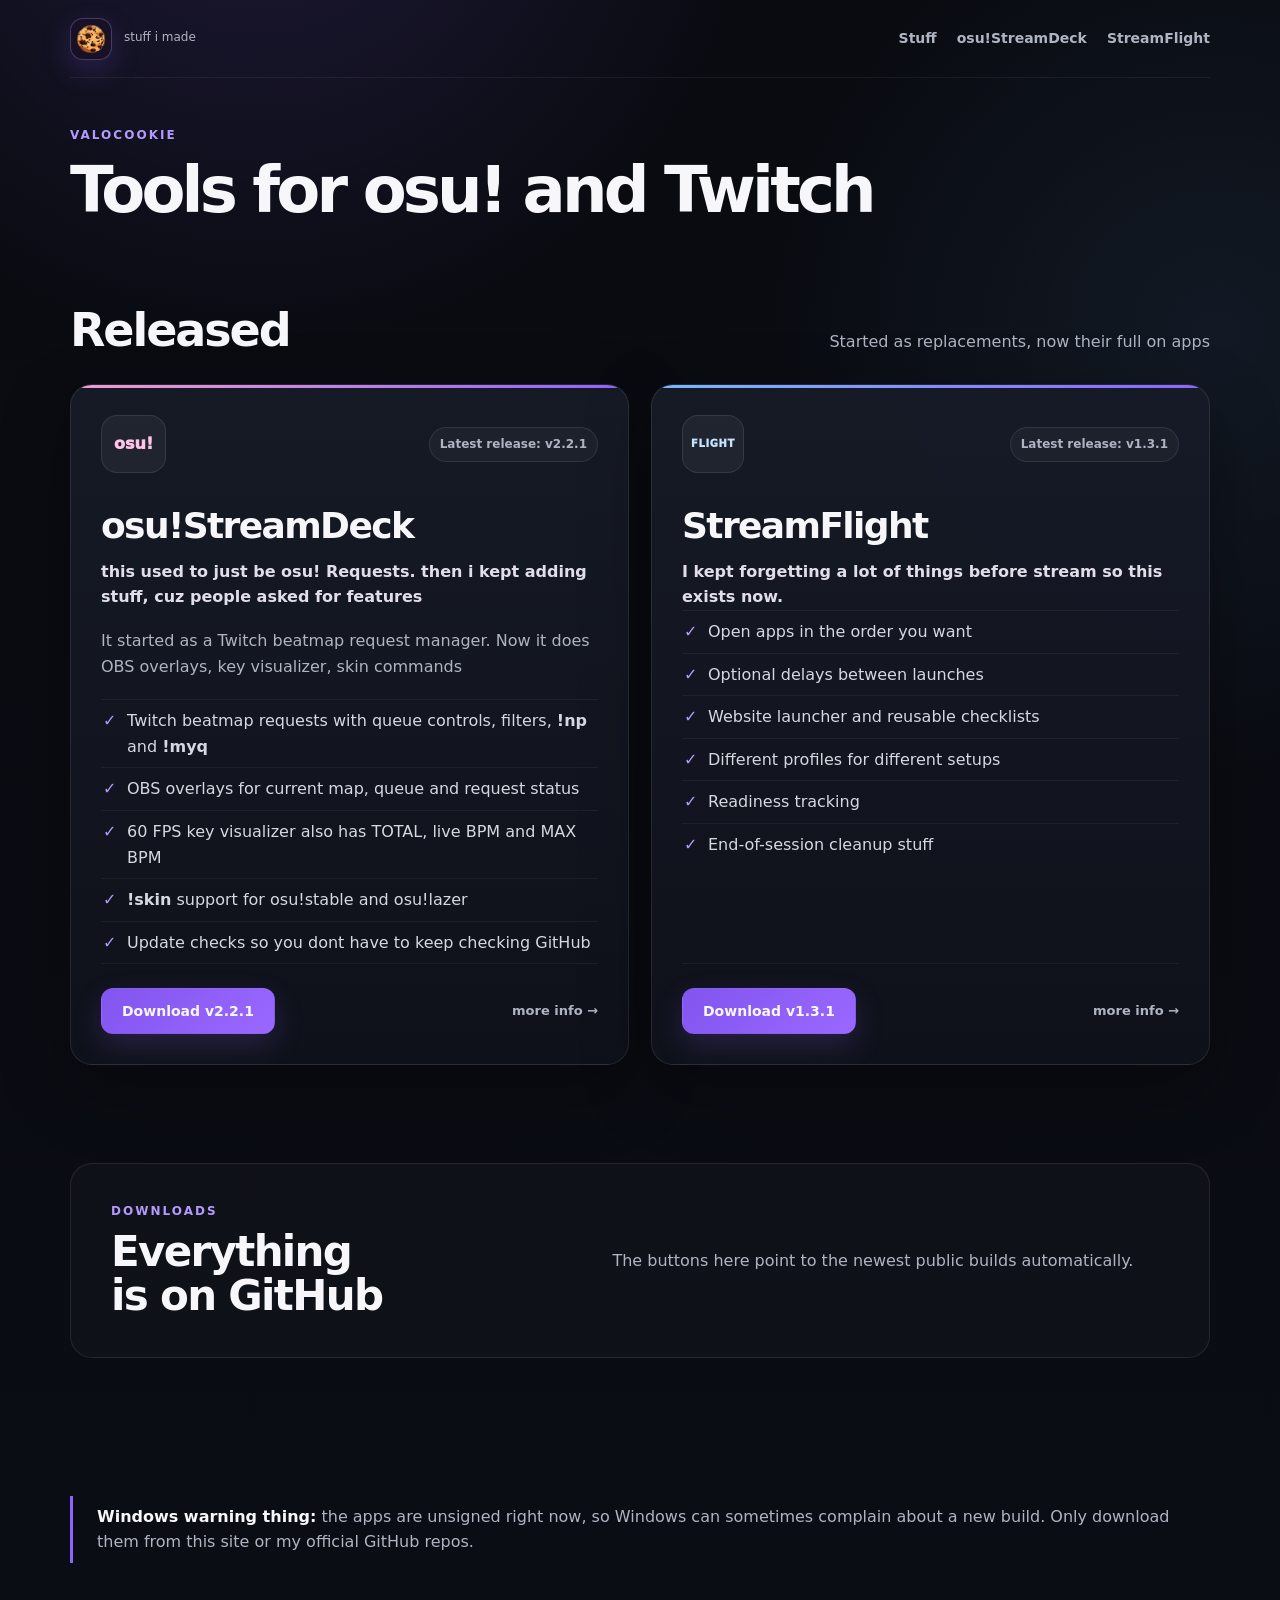
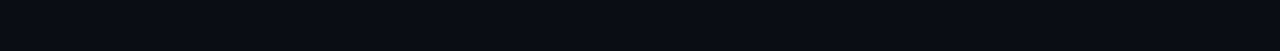
==== index.html @ 96c3ddba "Update index.html" ====
<!doctype html>
<html lang="en">
<head>
  <meta charset="utf-8">
  <meta name="viewport" content="width=device-width, initial-scale=1">
  <meta name="theme-color" content="#0b0d14">
  <meta name="description" content="Made apps for osu and twitch">
  <meta name="robots" content="index,follow">
  <link rel="canonical" href="https://valocookie.github.io/">

  <meta property="og:title" content="ValoCookie">
  <meta property="og:url" content="https://valocookie.github.io/">
  <meta property="og:type" content="website">
  <meta property="og:image" content="https://valocookie.github.io/assets/valocookie-banner.jpg">
  <meta name="twitter:card" content="summary_large_image">

  <link rel="icon" type="image/png" sizes="32x32" href="/assets/favicon-32.png?v=3">
  <link rel="stylesheet" href="/styles.css?v=3.4-auto-releases">

  <style>
    .brand-mark {
      display: inline-flex;
      align-items: center;
      justify-content: center;
      overflow: hidden;
    }
    .brand-mark img {
      display: block;
      width: 100%;
      height: 100%;
      object-fit: contain;
      object-position: center;
    }
  </style>
</head>

<body>
  <header class="site-header shell">
    <a class="brand" href="/" aria-label="Home">
      <span class="brand-mark"><img src="/assets/valocookie-cookie-128.png" alt="ValoCookie"></span>
      <span class="brand-copy">
        <small>stuff i made</small>
      </span>
    </a>

    <nav aria-label="Main navigation">
      <a href="#apps">Stuff</a>
      <a href="/osu-requests/">osu!StreamDeck</a>
      <a href="/streamflight/">StreamFlight</a>
    </nav>
  </header>

  <main>
    <section class="section shell" style="padding-top: 48px; padding-bottom: 24px;">
      <div>
        <div class="eyebrow">ValoCookie</div>
        <h1 style="font-size: clamp(42px, 6vw, 64px); margin-bottom: 0;">Tools for osu! and Twitch</h1>
      </div>
    </section>

    <section class="section shell" id="apps">
      <div class="section-head">
        <div>
          <h2>Released</h2>
        </div>

        <p>
          Started as replacements, now their full on apps
        </p>
      </div>

      <div class="product-grid">
        <article class="product-card osu">
          <div class="card-top">
            <span class="product-icon">osu!</span>
            <span class="release-chip" id="osu-status">Latest release</span>
          </div>

          <h3>osu!StreamDeck</h3>

          <p class="tagline">
            this used to just be osu! Requests. then i kept adding stuff, cuz people asked for features
          </p>

          <p class="description">
            It started as a Twitch beatmap request manager.
            Now it does OBS overlays, key visualizer, skin commands
          </p>

          <ul class="feature-list">
            <li>Twitch beatmap requests with queue controls, filters, <strong>!np</strong> and <strong>!myq</strong></li>
            <li>OBS overlays for current map, queue and request status</li>
            <li>60 FPS key visualizer also has TOTAL, live BPM and MAX BPM</li>
            <li><strong>!skin</strong> support for osu!stable and osu!lazer</li>
            <li>Update checks so you dont have to keep checking GitHub</li>
          </ul>

          <div class="card-actions">
            <a
              class="button button-primary"
              id="osu-download"
              href="https://github.com/ValoCookie/osu-Requests/releases"
              target="_blank"
              rel="noreferrer"
            >
              Download
            </a>

            <a class="text-link" href="/osu-requests/">
              more info →
            </a>
          </div>
        </article>

        <article class="product-card flight">
          <div class="card-top">
            <span class="product-icon word-icon">FLIGHT</span>
            <span class="release-chip" id="flight-status">Latest release</span>
          </div>

          <h3>StreamFlight</h3>

          <p class="tagline">
           I kept forgetting a lot of things before stream so this exists now.
          </p>
          <ul class="feature-list">
            <li>Open apps in the order you want</li>
            <li>Optional delays between launches</li>
            <li>Website launcher and reusable checklists</li>
            <li>Different profiles for different setups</li>
            <li>Readiness tracking</li>
            <li>End-of-session cleanup stuff</li>
          </ul>

          <div class="card-actions">
            <a
              class="button button-primary"
              id="flight-download"
              href="https://github.com/ValoCookie/streamflight/releases"
              target="_blank"
              rel="noreferrer"
            >
              Download
            </a>

            <a class="text-link" href="/streamflight/">
              more info →
            </a>
          </div>
        </article>
      </div>
    </section>

    <section class="band shell">
      <div>
        <div class="eyebrow">downloads</div>
        <h2>Everything is on GitHub</h2>
      </div>

      <p>
        The buttons here point to the newest public builds automatically.
      </p>
    </section>

    <section class="section shell compact-section">
      <div class="notice">
        <strong>Windows warning thing:</strong>
        the apps are unsigned right now, so Windows can sometimes complain about a new build.
        Only download them from this site or my official GitHub repos.
      </div>
    </section>
  </main>

  <script src="/script.js?v=3.4-auto-releases" defer></script>
</body>
</html>
---- styles.css ----
/* ValoCookie Streamer Tools — site v3.3 */
:root {
  --bg: #0b0d14;
  --panel: #121621;
  --panel-soft: #171b27;
  --border: rgba(255,255,255,.09);
  --border-strong: rgba(255,255,255,.15);
  --text: #f7f7fb;
  --muted: #aeb4c2;
  --muted-2: #7f8798;
  --purple: #8f63ff;
  --purple-soft: #b39aff;
  --blue: #78b9ff;
  --pink: #f29bcf;
  --shadow: 0 24px 70px rgba(0,0,0,.32);
  --radius: 22px;
}
* { box-sizing: border-box; }
html { scroll-behavior: smooth; }
body {
  margin: 0; min-height: 100vh; color: var(--text);
  background: radial-gradient(circle at 20% -10%, rgba(143,99,255,.16), transparent 32rem), radial-gradient(circle at 95% 20%, rgba(120,185,255,.08), transparent 28rem), linear-gradient(180deg, #090b11 0%, var(--bg) 100%);
  font-family: Inter, ui-sans-serif, system-ui, -apple-system, BlinkMacSystemFont, "Segoe UI", sans-serif;
  line-height: 1.6;
}
a { color: inherit; }
.shell { width: min(1140px, calc(100% - 40px)); margin-inline: auto; }
.site-header { min-height:78px; display:flex; align-items:center; justify-content:space-between; gap:24px; border-bottom:1px solid rgba(255,255,255,.06); }
.brand { display:flex; align-items:center; gap:12px; text-decoration:none; }
.brand-mark { width:42px; height:42px; display:grid; place-items:center; border-radius:13px; overflow:hidden; box-shadow:0 10px 30px rgba(143,99,255,.2); flex:0 0 auto; }
.brand-mark img { width:100%; height:100%; display:block; object-fit:cover; }
.brand-copy strong,.brand-copy small { display:block; }
.brand-copy strong { font-size:15px; }
.brand-copy small { color:var(--muted); font-size:12px; margin-top:-2px; }
nav { display:flex; gap:20px; align-items:center; flex-wrap:wrap; }
nav a { color:var(--muted); text-decoration:none; font-size:14px; font-weight:750; }
nav a:hover { color:var(--text); }
.hero { padding:98px 0 86px; }
.brand-banner {
  position:relative;
  height:clamp(170px,23vw,250px);
  margin:0 auto 54px;
  border:1px solid rgba(255,255,255,.10);
  border-radius:28px;
  overflow:visible;
  background:
    linear-gradient(180deg,rgba(5,7,15,.06),rgba(5,7,15,.26)),
    url("/assets/valocookie-banner.jpg") center/cover no-repeat;
  box-shadow:0 24px 70px rgba(0,0,0,.28), inset 0 0 0 1px rgba(143,99,255,.05);
}
.brand-banner::after {
  content:"";
  position:absolute;
  inset:0;
  border-radius:inherit;
  background:linear-gradient(90deg,rgba(8,10,18,.22),transparent 42%,rgba(8,10,18,.06));
  pointer-events:none;
}
.brand-banner-logo {
  position:absolute;
  left:50%;
  bottom:0;
  width:92px;
  height:92px;
  object-fit:cover;
  border-radius:24px;
  transform:translate(-50%,50%);
  border:4px solid var(--bg);
  box-shadow:0 16px 44px rgba(0,0,0,.42), 0 0 30px rgba(143,99,255,.26);
  z-index:2;
}

.hero-center { text-align:center; }
.eyebrow { color:var(--purple-soft); font-size:12px; font-weight:900; letter-spacing:.17em; text-transform:uppercase; }
h1,h2,h3 { text-wrap:balance; }
h1 { margin:14px 0 20px; font-size:clamp(48px,8vw,88px); line-height:.98; letter-spacing:-.06em; }
h1 .gradient { background:linear-gradient(90deg,var(--purple-soft),var(--blue),var(--pink)); -webkit-background-clip:text; color:transparent; }
.hero-copy { max-width:760px; margin:0 auto; color:var(--muted); font-size:18px; }
.hero-actions { margin-top:30px; display:flex; justify-content:center; gap:12px; flex-wrap:wrap; }
.button { min-height:46px; padding:0 20px; display:inline-flex; align-items:center; justify-content:center; border-radius:12px; border:1px solid transparent; text-decoration:none; font-weight:850; font-size:14px; transition:transform .16s ease,border-color .16s ease,background .16s ease; }
.button:hover { transform:translateY(-2px); }
.button-primary { background:linear-gradient(135deg,#8255ef,#9a68ff); box-shadow:0 12px 30px rgba(143,99,255,.18); }
.button-secondary { background:rgba(255,255,255,.04); border-color:var(--border); }
.button-secondary:hover { border-color:var(--border-strong); }
.trust-row { margin-top:30px; display:flex; justify-content:center; gap:18px; flex-wrap:wrap; color:var(--muted-2); font-size:13px; }
.section { padding:52px 0 88px; }
.section-head { display:flex; justify-content:space-between; gap:44px; align-items:end; margin-bottom:30px; }
.section-head h2 { margin:8px 0 0; font-size:clamp(30px,4vw,46px); letter-spacing:-.045em; line-height:1.05; }
.section-head p { max-width:440px; margin:0; color:var(--muted); }
.product-grid { display:grid; grid-template-columns:repeat(2,minmax(0,1fr)); gap:22px; }
.product-card { position:relative; min-height:0; height:100%; padding:30px; overflow:hidden; border:1px solid var(--border); border-radius:var(--radius); background:linear-gradient(180deg,rgba(23,27,39,.96),rgba(15,18,27,.96)); box-shadow:var(--shadow); display:flex; flex-direction:column; box-sizing:border-box; }
.product-card::before { content:""; position:absolute; inset:0 0 auto; height:3px; }
.product-card.osu::before { background:linear-gradient(90deg,var(--pink),var(--purple)); }
.product-card.flight::before { background:linear-gradient(90deg,var(--blue),var(--purple)); }
.card-top { display:flex; justify-content:space-between; gap:14px; align-items:center; }
.product-icon { min-width:58px; height:58px; padding:0 12px; display:grid; place-items:center; border:1px solid var(--border); border-radius:16px; background:rgba(255,255,255,.05); font-weight:950; }
.osu .product-icon { color:#ffc4e7; }
.flight .product-icon { color:#c6e2ff; }
.release-chip { padding:7px 10px; border-radius:999px; border:1px solid var(--border); background:rgba(255,255,255,.035); color:var(--muted); font-size:12px; font-weight:800; }
.product-card h3 { margin:24px 0 4px; font-size:36px; letter-spacing:-.045em; }
.tagline { margin:0; font-weight:760; color:#e1deea; }
.description { color:var(--muted); margin:18px 0 20px; }
.feature-list { margin:0; padding:0; list-style:none; flex:0 0 auto; }
.feature-list li { padding:8px 0 8px 26px; border-top:1px solid rgba(255,255,255,.05); position:relative; color:#d5d8e0; }
.feature-list li::before { content:"✓"; position:absolute; left:2px; color:var(--purple-soft); font-weight:900; }
.card-actions { position:relative; z-index:2; flex:0 0 auto; margin-top:auto; padding-top:24px; display:flex; justify-content:space-between; align-items:center; gap:14px; flex-wrap:wrap; border-top:1px solid rgba(255,255,255,.05); }
.text-link { color:var(--muted); text-decoration:none; font-size:13px; font-weight:800; }
.text-link:hover { color:var(--text); }
.band { margin:10px auto 86px; padding:38px 40px; display:grid; grid-template-columns:.9fr 1.1fr; gap:46px; align-items:center; border:1px solid var(--border); border-radius:var(--radius); background:rgba(255,255,255,.025); }
.band h2 { margin:8px 0 0; font-size:clamp(28px,3.8vw,42px); line-height:1.06; letter-spacing:-.04em; }
.band p { margin:0; color:var(--muted); font-size:16px; }
.app-hero { padding:82px 0 58px; }
.app-hero-grid { display:grid; grid-template-columns:1.15fr .85fr; gap:50px; align-items:center; }
.app-hero h1 { font-size:clamp(46px,7vw,78px); margin-bottom:18px; }
.app-hero .hero-copy { margin:0; max-width:690px; }
.app-hero .hero-actions { justify-content:flex-start; }
.app-badge { padding:26px; border:1px solid var(--border); border-radius:var(--radius); background:rgba(255,255,255,.025); box-shadow:var(--shadow); }
.app-badge .giant { font-size:clamp(54px,8vw,90px); font-weight:950; letter-spacing:-.06em; }
.app-badge p { color:var(--muted); margin:6px 0 0; }
.keyword { color:var(--purple-soft); font-weight:800; }
.detail-grid { display:grid; grid-template-columns:repeat(3,minmax(0,1fr)); gap:16px; }
.detail-card { padding:22px; border:1px solid var(--border); border-radius:18px; background:rgba(255,255,255,.025); }
.detail-card h3 { margin:0 0 8px; font-size:19px; }
.detail-card p { margin:0; color:var(--muted); }
.faq { max-width:860px; }
.faq details { border-top:1px solid var(--border); padding:18px 0; }
.faq details:last-child { border-bottom:1px solid var(--border); }
.faq summary { cursor:pointer; font-weight:800; }
.faq p { color:var(--muted); margin:10px 0 0; }
.notice { border-left:3px solid var(--purple); padding:8px 0 8px 24px; color:var(--muted); }
.notice strong { color:var(--text); }
.site-footer { min-height:108px; padding:28px 0; display:flex; justify-content:space-between; align-items:center; gap:24px; border-top:1px solid rgba(255,255,255,.07); color:var(--muted); font-size:13px; }
.site-footer strong { display:block; color:var(--text); font-size:15px; }
.site-footer a { text-decoration:none; font-weight:800; }
.footer-links { display:flex; gap:16px; flex-wrap:wrap; }
@media (max-width:860px) { .product-grid,.app-hero-grid,.detail-grid { grid-template-columns:1fr; } .section-head,.band { display:grid; grid-template-columns:1fr; gap:18px; } .product-card { min-height:0; } .app-badge { max-width:520px; } }
@media (max-width:580px) { .shell { width:min(100% - 26px,1140px); } .site-header { align-items:flex-start; padding:16px 0; } nav { justify-content:flex-end; gap:12px; } .brand-copy small { display:none; } .hero { padding-top:72px; } .hero-copy { font-size:16px; } .product-card { padding:22px; min-height:0; height:auto; } .card-actions { flex-direction:column; align-items:stretch; padding-top:24px; } .text-link { text-align:center; } .band { padding:28px; } .site-footer { align-items:flex-start; flex-direction:column; } }

@media (max-width:580px) {
  .brand-banner { height:150px; margin-bottom:48px; border-radius:22px; }
  .brand-banner-logo { width:78px; height:78px; border-radius:21px; }
}

/* v2.5 ValoCookie brand identity */
.brand-mark {
  overflow: hidden;
  padding: 0;
  background: #171126;
  border: 1px solid rgba(179,154,255,.30);
}
.brand-mark img {
  width: 100%;
  height: 100%;
  display: block;
  object-fit: cover;
  transform: scale(1.12);
}
.brand-hero {
  position: relative;
  min-height: 510px;
  margin-top: 34px;
  margin-bottom: 34px;
  padding: 74px 64px;
  display: flex;
  align-items: center;
  overflow: hidden;
  border: 1px solid rgba(179,154,255,.16);
  border-radius: 30px;
  background: #090713;
  box-shadow: 0 32px 90px rgba(0,0,0,.38), 0 0 60px rgba(118,74,255,.08);
  isolation: isolate;
}
.brand-hero-art {
  position: absolute;
  inset: 0;
  z-index: -2;
  background-image: url('/assets/valocookie-banner.jpg');
  background-position: center;
  background-size: cover;
  opacity: .92;
}
.brand-hero::after {
  content: "";
  position: absolute;
  inset: 0;
  z-index: -1;
  background: linear-gradient(90deg, rgba(7,7,18,.94) 0%, rgba(9,8,23,.83) 38%, rgba(10,8,26,.35) 65%, rgba(8,7,18,.12) 100%);
}
.brand-hero-content {
  width: min(610px, 58%);
}
.brand-hero h1 {
  margin-top: 14px;
  font-size: clamp(52px, 7vw, 82px);
}
.brand-hero .hero-copy {
  margin: 0;
  max-width: 580px;
  color: #c3c7d5;
}
.brand-hero .hero-actions,
.brand-hero .trust-row {
  justify-content: flex-start;
}
.brand-hero .trust-row {
  max-width: 600px;
}
@media (max-width: 860px) {
  .brand-hero {
    min-height: 500px;
    padding: 58px 38px;
  }
  .brand-hero-content { width: 72%; }
  .brand-hero::after {
    background: linear-gradient(90deg, rgba(7,7,18,.95) 0%, rgba(9,8,23,.78) 52%, rgba(8,7,18,.28) 100%);
  }
}
@media (max-width: 580px) {
  .brand-hero {
    min-height: 520px;
    margin-top: 18px;
    padding: 46px 24px;
    border-radius: 22px;
  }
  .brand-hero-content { width: 100%; }
  .brand-hero-art {
    background-position: 70% center;
    opacity: .72;
  }
  .brand-hero::after {
    background: linear-gradient(180deg, rgba(7,7,18,.72) 0%, rgba(8,7,20,.88) 48%, rgba(7,7,18,.97) 100%);
  }
  .brand-hero .hero-actions,
  .brand-hero .trust-row { justify-content: center; }
  .brand-hero-content { text-align: center; }
}

/* Compact product wordmarks. */
.product-icon.word-icon{font-size:10px;letter-spacing:.06em;min-width:58px;padding:0 8px}
.app-badge .giant.wordmark{font-size:clamp(36px,5vw,62px);letter-spacing:-.04em}
/* ValoCookie Setup card */
.installer-section { padding-top: 12px; padding-bottom: 26px; }
.installer-card {
  position: relative;
  overflow: hidden;
  display: grid;
  grid-template-columns: minmax(0, 1fr) auto;
  gap: 34px;
  align-items: center;
  padding: 30px;
  border: 1px solid var(--border);
  border-radius: var(--radius);
  background: linear-gradient(135deg, rgba(139,92,246,.10), rgba(23,27,39,.96) 44%, rgba(15,18,27,.96));
  box-shadow: var(--shadow);
}
.installer-card::before {
  content: "";
  position: absolute;
  inset: 0 0 auto;
  height: 3px;
  background: linear-gradient(90deg, var(--pink), var(--purple), var(--blue));
}
.installer-copy { max-width: 780px; }
.installer-kicker { display: flex; align-items: center; gap: 10px; color: var(--muted); font-size: 12px; font-weight: 850; letter-spacing: .06em; text-transform: uppercase; }
.installer-kicker img { width: 34px; height: 34px; object-fit: contain; image-rendering: auto; }
.installer-card h2 { margin: 16px 0 10px; font-size: clamp(27px, 3.4vw, 38px); letter-spacing: -.04em; }
.installer-card p { margin: 0; color: var(--muted); max-width: 760px; }
.installer-card .installer-note { margin-top: 10px; color: var(--text); opacity: .86; }
.installer-actions { min-width: 220px; display: flex; flex-direction: column; align-items: stretch; gap: 12px; }
.installer-actions .button { text-align: center; }
.installer-actions .text-link { text-align: center; }
@media (max-width: 860px) { .installer-card { grid-template-columns: 1fr; gap: 22px; } .installer-actions { min-width: 0; } }
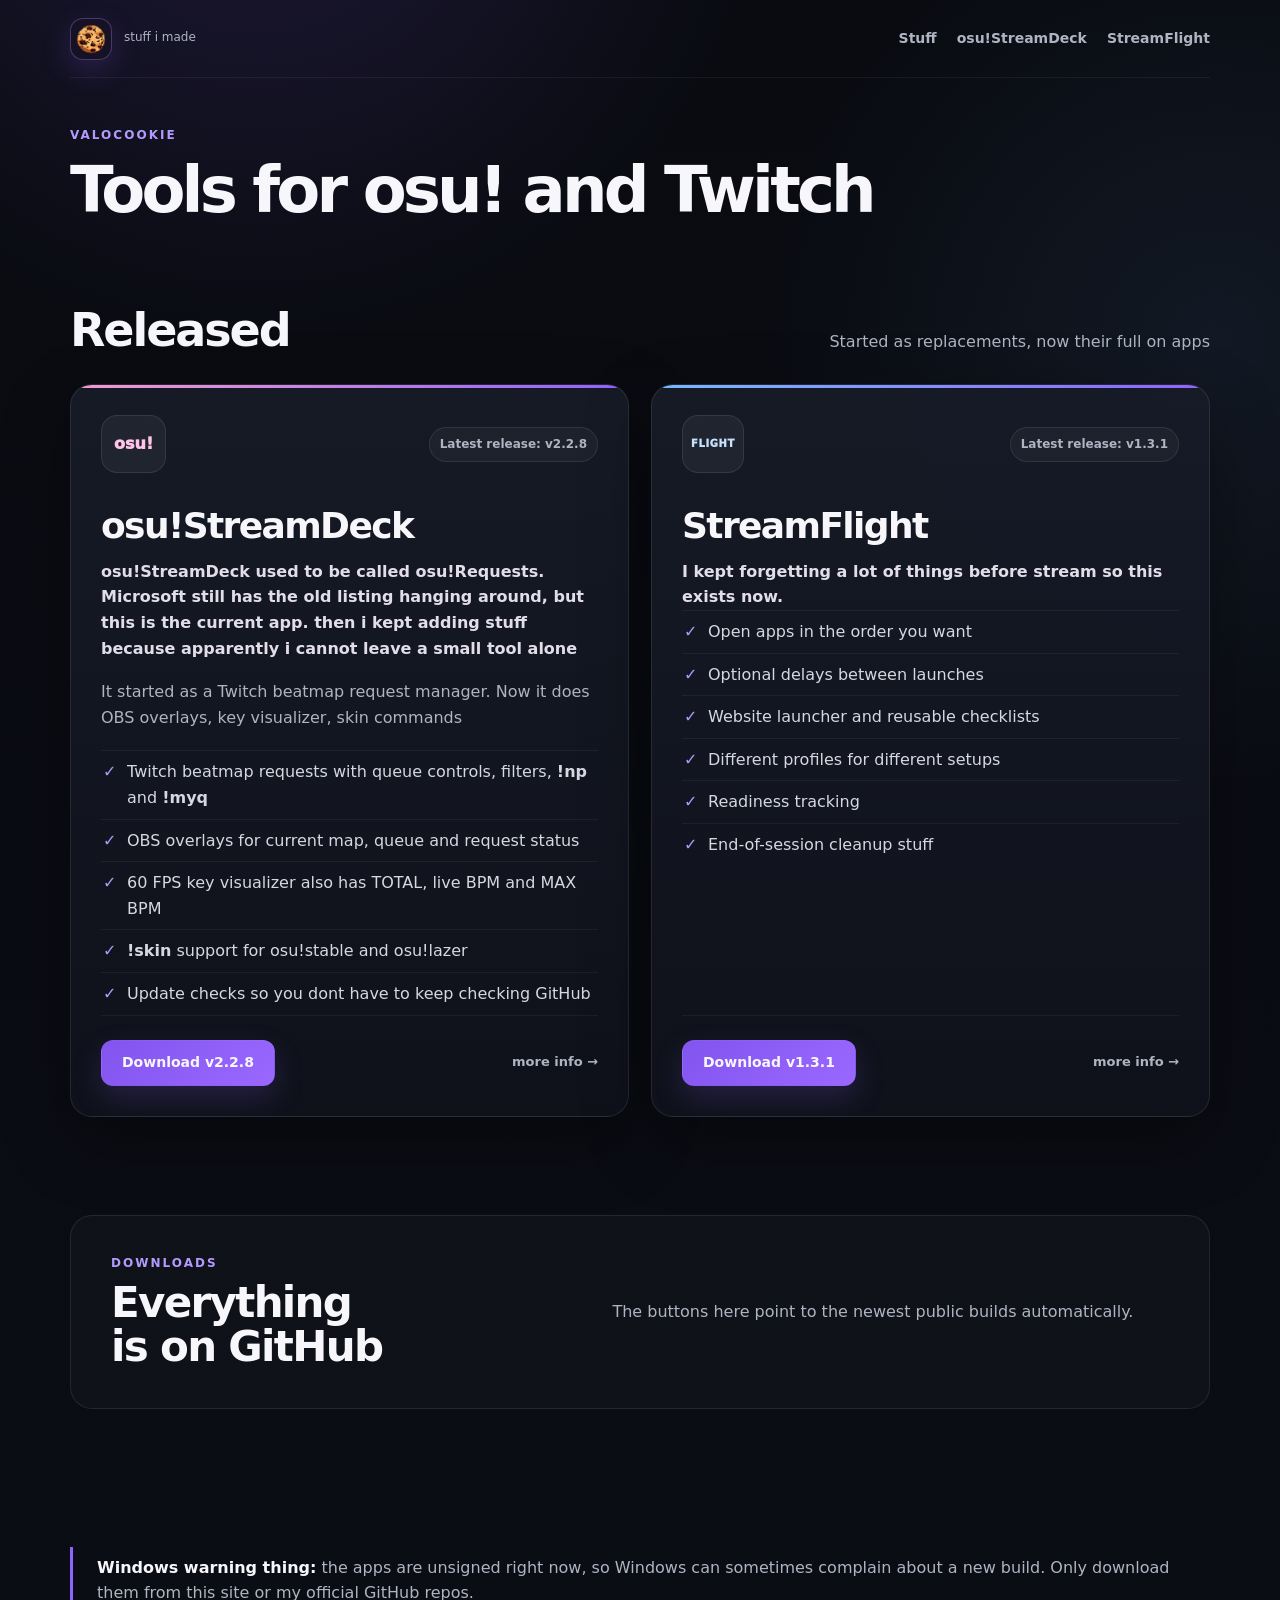
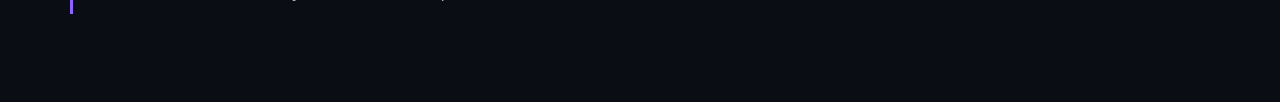
==== commit 0d6bc4ea: "Make osu!StreamDeck the canonical public name" ====
--- a/index.html
+++ b/index.html
@@ -4,7 +4,7 @@
   <meta charset="utf-8">
   <meta name="viewport" content="width=device-width, initial-scale=1">
   <meta name="theme-color" content="#0b0d14">
-  <meta name="description" content="Made apps for osu and twitch">
+  <meta name="description" content="ValoCookie makes osu!StreamDeck and StreamFlight. osu!StreamDeck is the current name of the app formerly published as osu!Requests.">
   <meta name="robots" content="index,follow">
   <link rel="canonical" href="https://valocookie.github.io/">
 
@@ -45,7 +45,7 @@
 
     <nav aria-label="Main navigation">
       <a href="#apps">Stuff</a>
-      <a href="/osu-requests/">osu!StreamDeck</a>
+      <a href="/osustreamdeck/">osu!StreamDeck</a>
       <a href="/streamflight/">StreamFlight</a>
     </nav>
   </header>
@@ -79,7 +79,7 @@
           <h3>osu!StreamDeck</h3>
 
           <p class="tagline">
-            this used to just be osu! Requests. then i kept adding stuff, cuz people asked for features
+            osu!StreamDeck used to be called osu!Requests. Microsoft still has the old listing hanging around, but this is the current app. then i kept adding stuff because apparently i cannot leave a small tool alone
           </p>
 
           <p class="description">
@@ -106,7 +106,7 @@
               Download
             </a>
 
-            <a class="text-link" href="/osu-requests/">
+            <a class="text-link" href="/osustreamdeck/">
               more info →
             </a>
           </div>
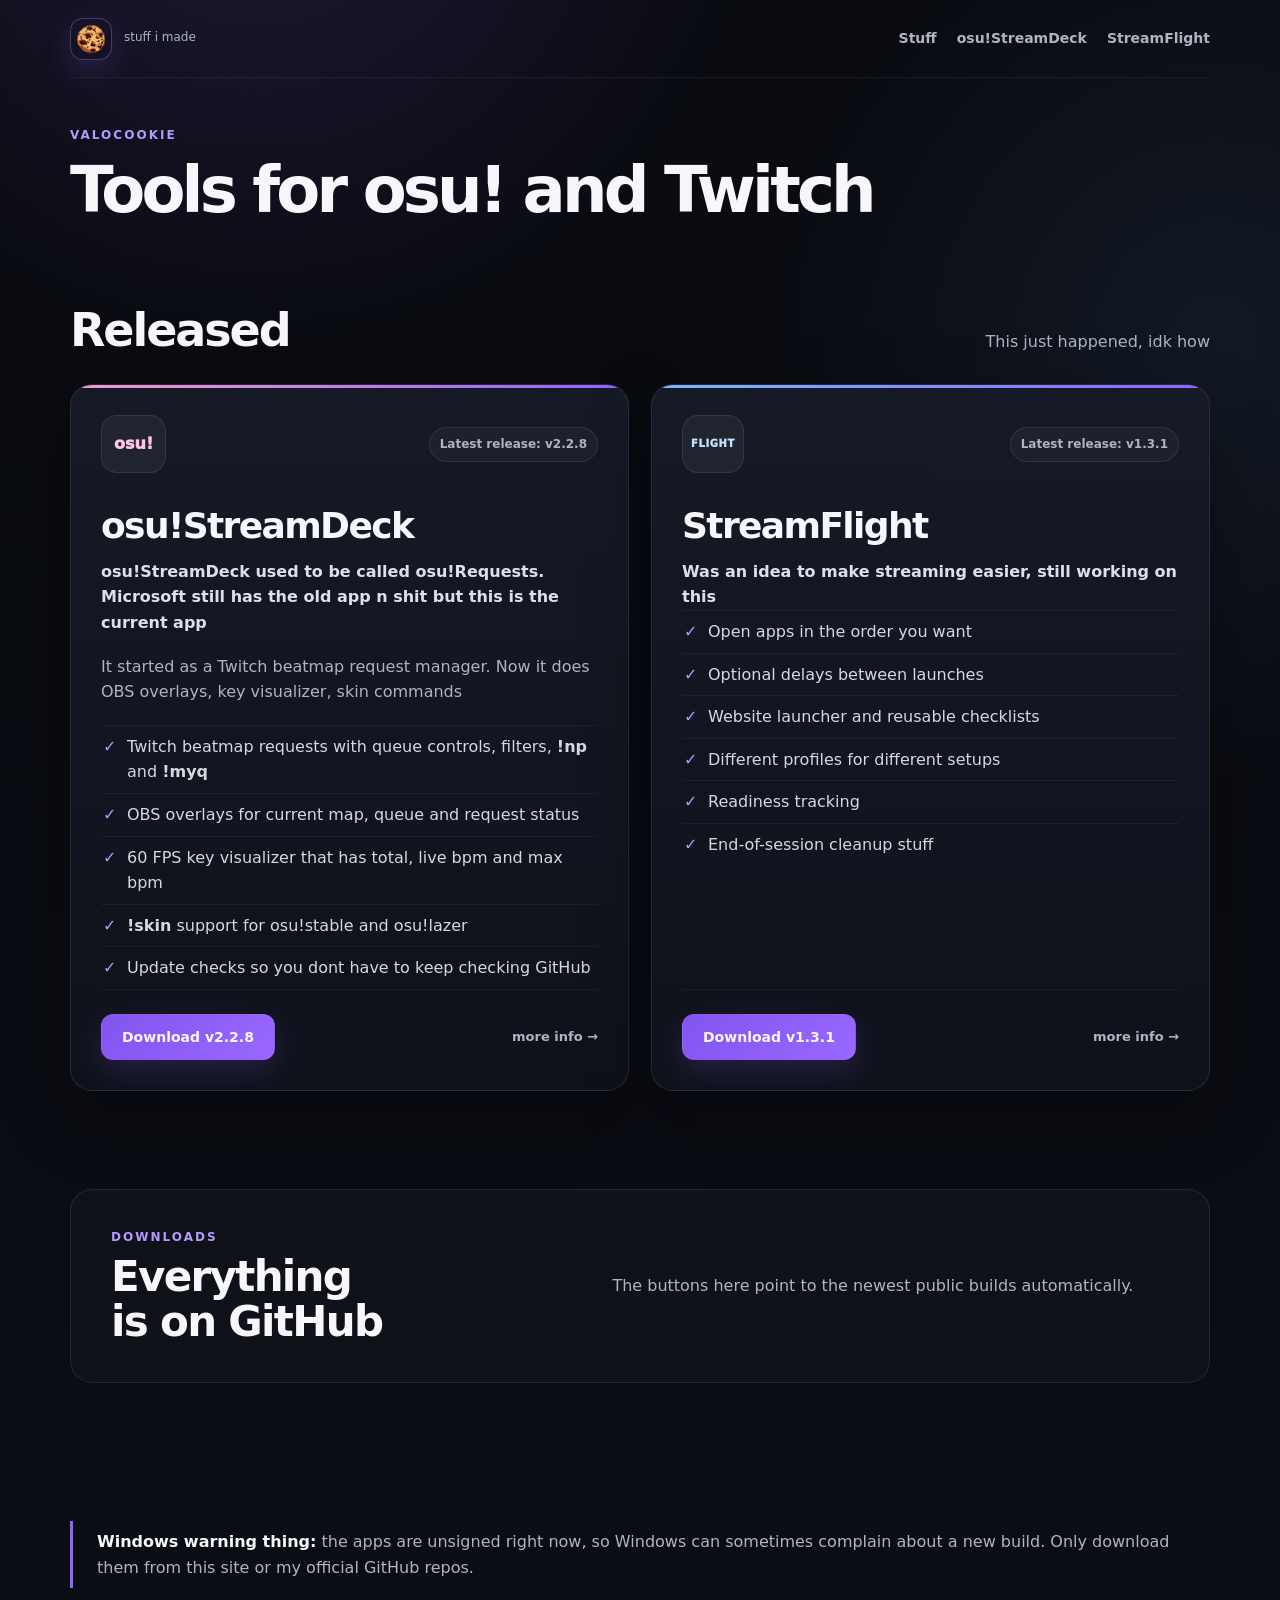
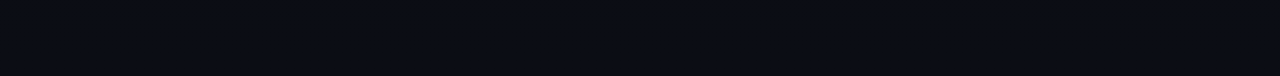
==== commit 21705611: "Update index.html" ====
--- a/index.html
+++ b/index.html
@@ -65,7 +65,7 @@
         </div>
 
         <p>
-          Started as replacements, now their full on apps
+          This just happened, idk how
         </p>
       </div>
 
@@ -79,7 +79,7 @@
           <h3>osu!StreamDeck</h3>
 
           <p class="tagline">
-            osu!StreamDeck used to be called osu!Requests. Microsoft still has the old listing hanging around, but this is the current app. then i kept adding stuff because apparently i cannot leave a small tool alone
+            osu!StreamDeck used to be called osu!Requests. Microsoft still has the old app n shit but this is the current app
           </p>
 
           <p class="description">
@@ -90,7 +90,7 @@
           <ul class="feature-list">
             <li>Twitch beatmap requests with queue controls, filters, <strong>!np</strong> and <strong>!myq</strong></li>
             <li>OBS overlays for current map, queue and request status</li>
-            <li>60 FPS key visualizer also has TOTAL, live BPM and MAX BPM</li>
+            <li>60 FPS key visualizer that has total, live bpm and max bpm</li>
             <li><strong>!skin</strong> support for osu!stable and osu!lazer</li>
             <li>Update checks so you dont have to keep checking GitHub</li>
           </ul>
@@ -121,7 +121,7 @@
           <h3>StreamFlight</h3>
 
           <p class="tagline">
-           I kept forgetting a lot of things before stream so this exists now.
+           Was an idea to make streaming easier, still working on this
           </p>
           <ul class="feature-list">
             <li>Open apps in the order you want</li>
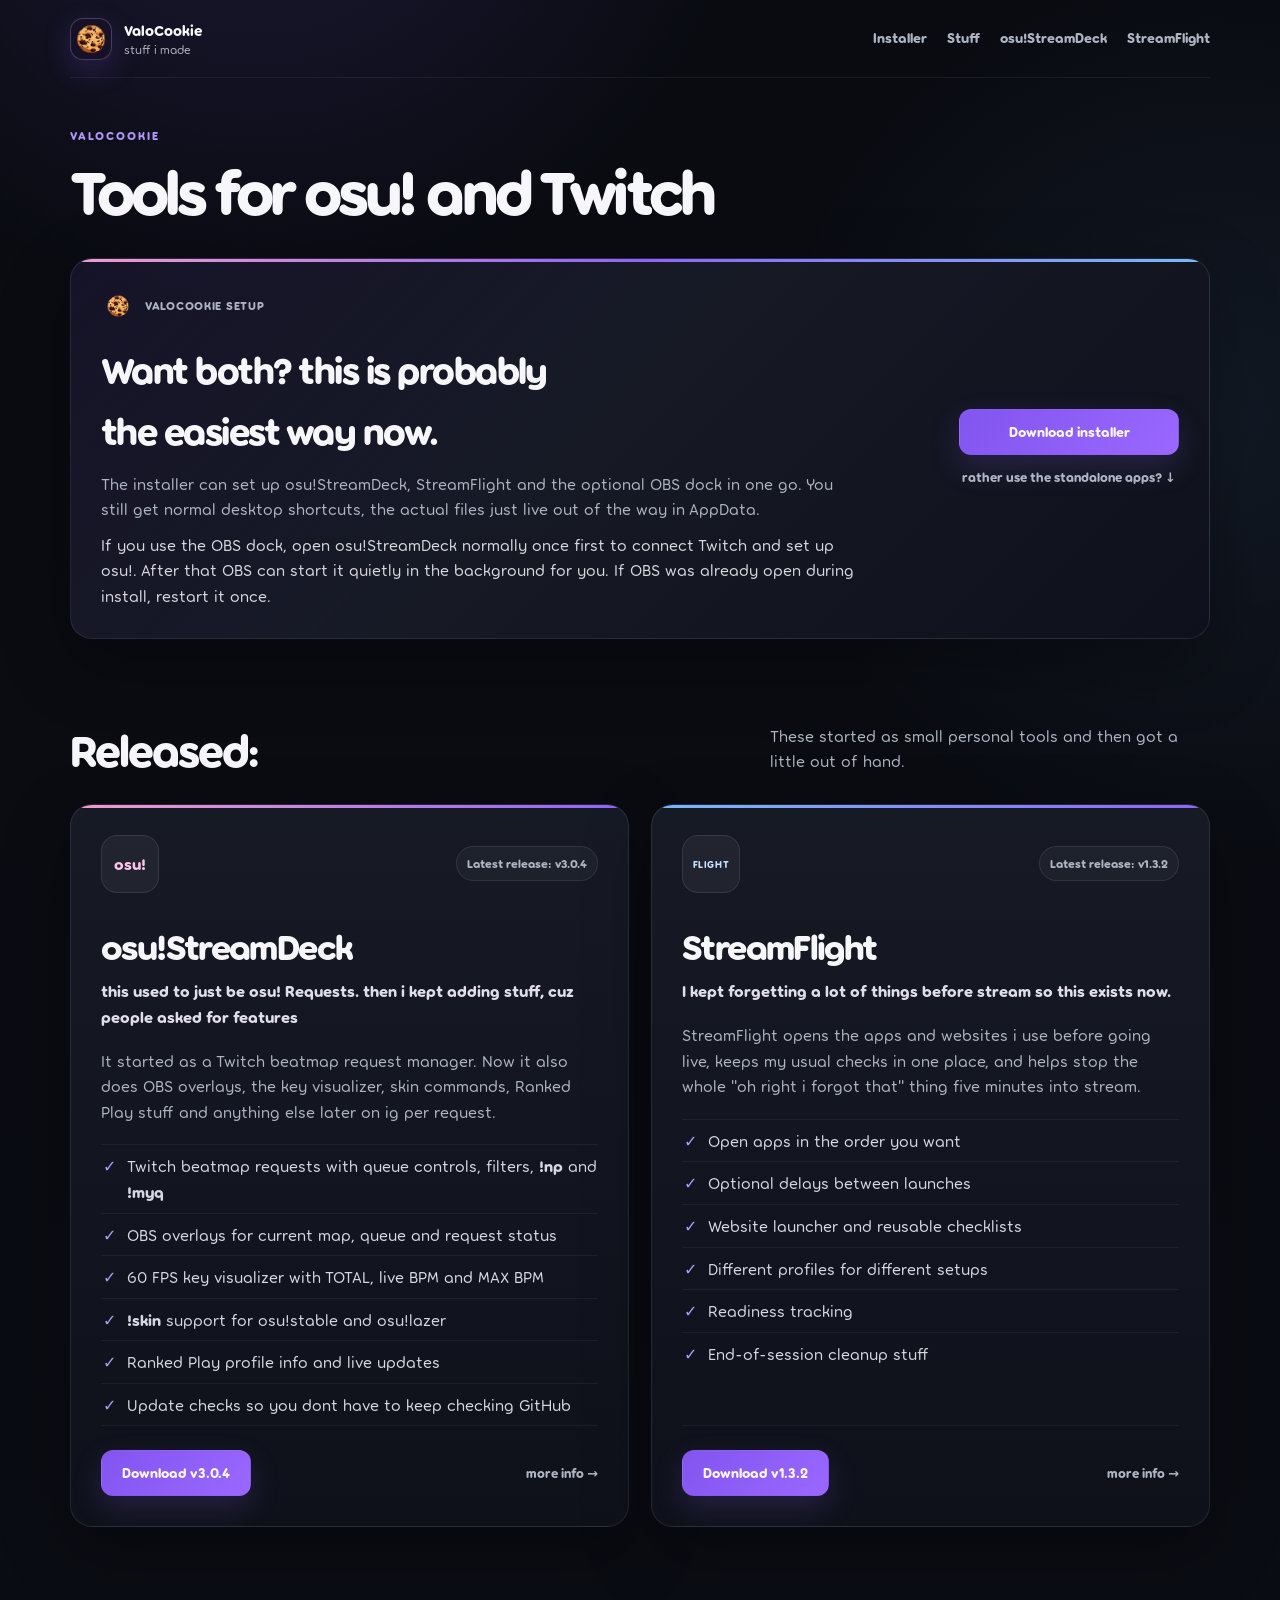
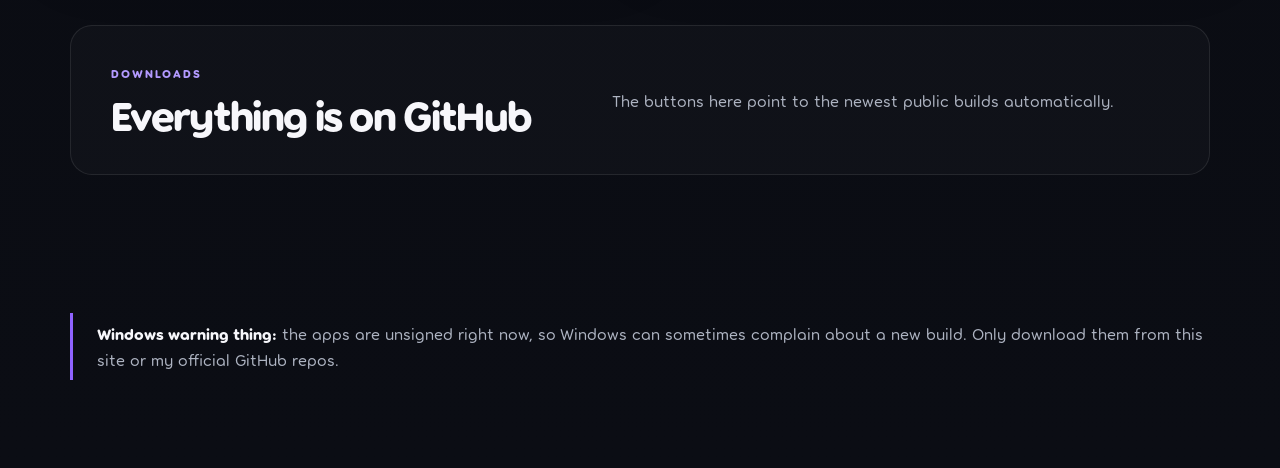
==== commit 2f38c464: "Add files via upload" ====
--- a/index.html
+++ b/index.html
@@ -4,7 +4,7 @@
   <meta charset="utf-8">
   <meta name="viewport" content="width=device-width, initial-scale=1">
   <meta name="theme-color" content="#0b0d14">
-  <meta name="description" content="ValoCookie makes osu!StreamDeck and StreamFlight. osu!StreamDeck is the current name of the app formerly published as osu!Requests.">
+  <meta name="description" content="ValoCookie makes tools for osu! and Twitch, including osu!StreamDeck and StreamFlight.">
   <meta name="robots" content="index,follow">
   <link rel="canonical" href="https://valocookie.github.io/">
 
@@ -14,8 +14,8 @@
   <meta property="og:image" content="https://valocookie.github.io/assets/valocookie-banner.jpg">
   <meta name="twitter:card" content="summary_large_image">
 
-  <link rel="icon" type="image/png" sizes="32x32" href="/assets/favicon-32.png?v=3">
-  <link rel="stylesheet" href="/styles.css?v=3.4-auto-releases">
+  <link rel="icon" type="image/png" href="/assets/favicon-32.png?v=2">
+  <link rel="stylesheet" href="/styles.css?v=3.5-installer">
 
   <style>
     .brand-mark {
@@ -36,16 +36,18 @@
 
 <body>
   <header class="site-header shell">
-    <a class="brand" href="/" aria-label="Home">
+    <a class="brand" href="/" aria-label="ValoCookie home">
       <span class="brand-mark"><img src="/assets/valocookie-cookie-128.png" alt="ValoCookie"></span>
       <span class="brand-copy">
+        <strong>ValoCookie</strong>
         <small>stuff i made</small>
       </span>
     </a>
 
     <nav aria-label="Main navigation">
+      <a href="#setup">Installer</a>
       <a href="#apps">Stuff</a>
-      <a href="/osustreamdeck/">osu!StreamDeck</a>
+      <a href="/osu-requests/">osu!StreamDeck</a>
       <a href="/streamflight/">StreamFlight</a>
     </nav>
   </header>
@@ -58,14 +60,44 @@
       </div>
     </section>
 
+    <section class="section shell installer-section" id="setup">
+      <article class="installer-card">
+        <div class="installer-copy">
+          <div class="installer-kicker">
+            <img src="/assets/valocookie-cookie-128.png" alt="">
+            <span>ValoCookie Setup</span>
+          </div>
+
+          <h2>Want both? this is probably the easiest way now.</h2>
+
+          <p>
+            The installer can set up osu!StreamDeck, StreamFlight and the optional OBS dock in one go.
+            You still get normal desktop shortcuts, the actual files just live out of the way in AppData.
+          </p>
+
+          <p class="installer-note">
+            If you use the OBS dock, open osu!StreamDeck normally once first to connect Twitch and set up osu!.
+            After that OBS can start it quietly in the background for you. If OBS was already open during install, restart it once.
+          </p>
+        </div>
+
+        <div class="installer-actions">
+          <a class="button button-primary" href="https://github.com/ValoCookie/valocookie-setup/releases/latest" target="_blank" rel="noreferrer">
+            Download installer
+          </a>
+          <a class="text-link" href="#apps">rather use the standalone apps? ↓</a>
+        </div>
+      </article>
+    </section>
+
     <section class="section shell" id="apps">
       <div class="section-head">
         <div>
-          <h2>Released</h2>
+          <h2>Released:</h2>
         </div>
 
         <p>
-          This just happened, idk how
+          These started as small personal tools and then got a little out of hand.
         </p>
       </div>
 
@@ -79,19 +111,21 @@
           <h3>osu!StreamDeck</h3>
 
           <p class="tagline">
-            osu!StreamDeck used to be called osu!Requests. Microsoft still has the old app n shit but this is the current app
+            this used to just be osu! Requests. then i kept adding stuff, cuz people asked for features
           </p>
 
           <p class="description">
             It started as a Twitch beatmap request manager.
-            Now it does OBS overlays, key visualizer, skin commands
+            Now it also does OBS overlays, the key visualizer, skin commands, Ranked Play stuff
+            and anything else later on ig per request.
           </p>
 
           <ul class="feature-list">
             <li>Twitch beatmap requests with queue controls, filters, <strong>!np</strong> and <strong>!myq</strong></li>
             <li>OBS overlays for current map, queue and request status</li>
-            <li>60 FPS key visualizer that has total, live bpm and max bpm</li>
+            <li>60 FPS key visualizer with TOTAL, live BPM and MAX BPM</li>
             <li><strong>!skin</strong> support for osu!stable and osu!lazer</li>
+            <li>Ranked Play profile info and live updates</li>
             <li>Update checks so you dont have to keep checking GitHub</li>
           </ul>
 
@@ -106,7 +140,7 @@
               Download
             </a>
 
-            <a class="text-link" href="/osustreamdeck/">
+            <a class="text-link" href="/osu-requests/">
               more info →
             </a>
           </div>
@@ -121,8 +155,15 @@
           <h3>StreamFlight</h3>
 
           <p class="tagline">
-           Was an idea to make streaming easier, still working on this
-          </p>
+           I kept forgetting a lot of things before stream so this exists now.
+          </p>
+
+          <p class="description">
+            StreamFlight opens the apps and websites i use before going live,
+            keeps my usual checks in one place, and helps stop the whole
+            "oh right i forgot that" thing five minutes into stream.
+          </p>
+
           <ul class="feature-list">
             <li>Open apps in the order you want</li>
             <li>Optional delays between launches</li>
--- a/styles.css
+++ b/styles.css
@@ -1,3 +1,6 @@
+@font-face { font-family: "Torus"; src: url("/assets/Torus-Regular.otf") format("opentype"); font-style: normal; font-weight: 400; font-display: swap; }
+@font-face { font-family: "Torus"; src: url("/assets/Torus-Bold.otf") format("opentype"); font-style: normal; font-weight: 700 950; font-display: swap; }
+
 /* ValoCookie Streamer Tools — site v3.3 */
 :root {
   --bg: #0b0d14;
@@ -20,7 +23,7 @@
 body {
   margin: 0; min-height: 100vh; color: var(--text);
   background: radial-gradient(circle at 20% -10%, rgba(143,99,255,.16), transparent 32rem), radial-gradient(circle at 95% 20%, rgba(120,185,255,.08), transparent 28rem), linear-gradient(180deg, #090b11 0%, var(--bg) 100%);
-  font-family: Inter, ui-sans-serif, system-ui, -apple-system, BlinkMacSystemFont, "Segoe UI", sans-serif;
+  font-family: "Torus", ui-sans-serif, system-ui, -apple-system, BlinkMacSystemFont, "Segoe UI", sans-serif;
   line-height: 1.6;
 }
 a { color: inherit; }
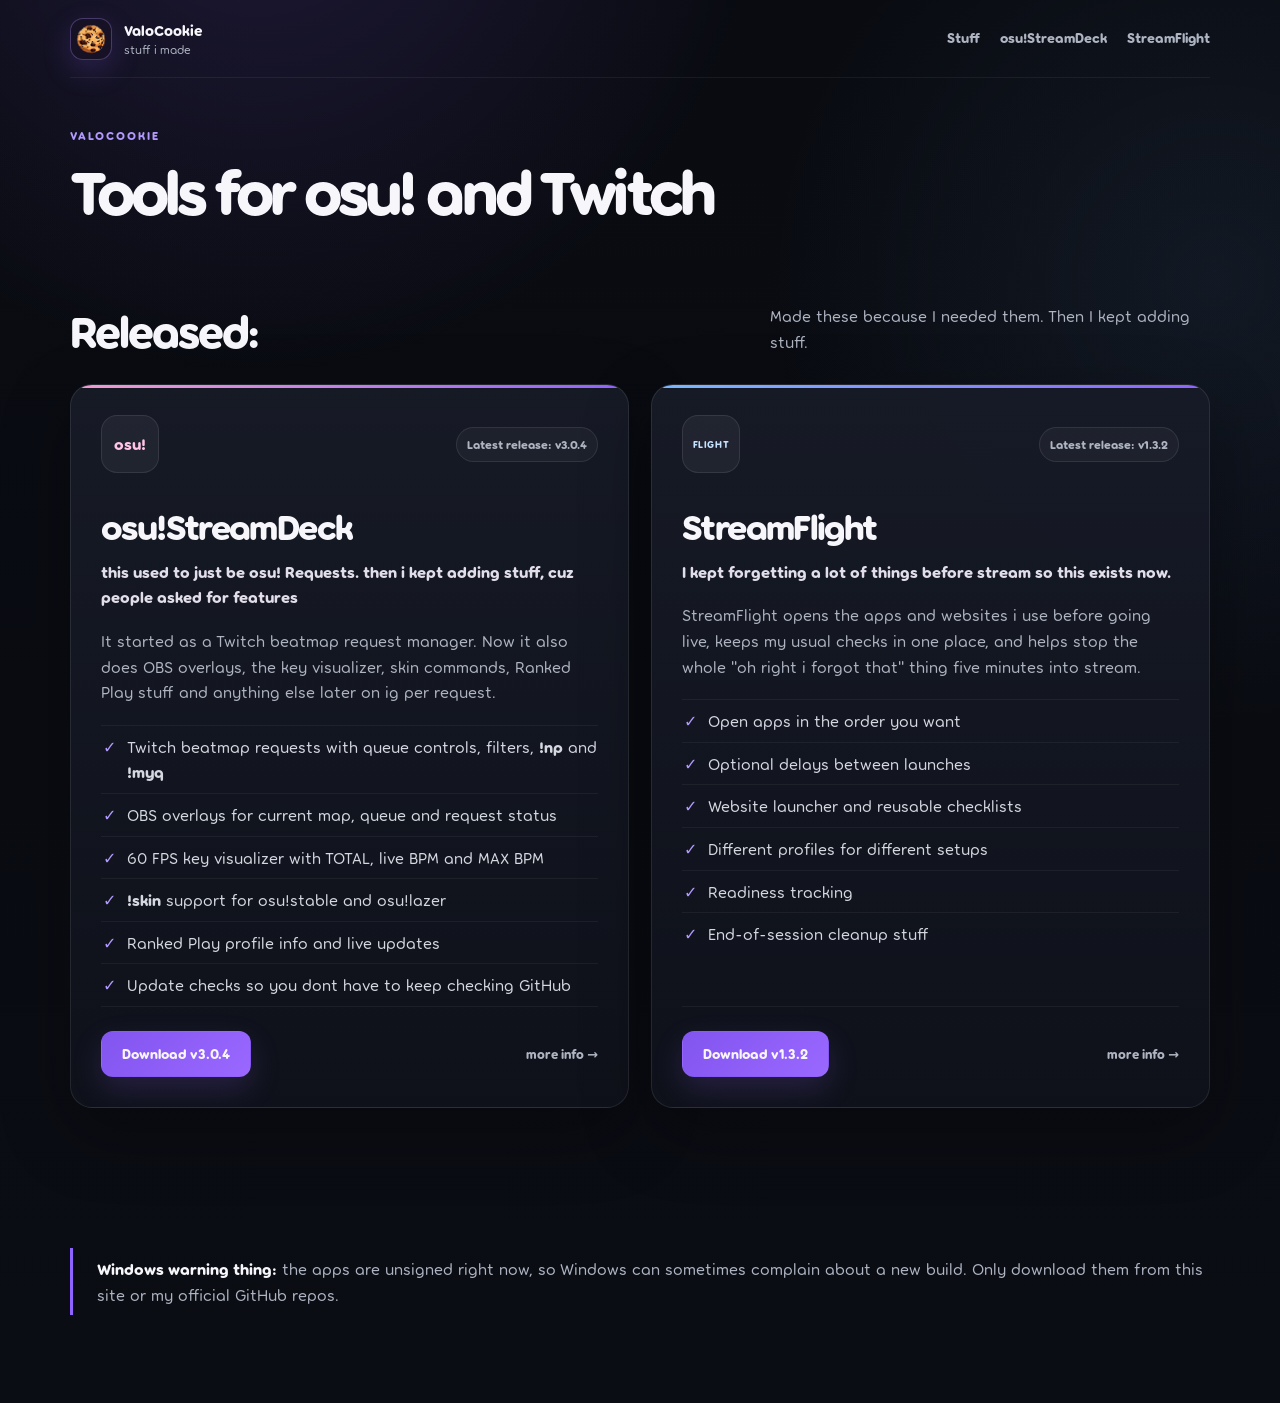
==== commit d6378a8e: "Add files via upload" ====
--- a/index.html
+++ b/index.html
@@ -15,7 +15,7 @@
   <meta name="twitter:card" content="summary_large_image">
 
   <link rel="icon" type="image/png" href="/assets/favicon-32.png?v=2">
-  <link rel="stylesheet" href="/styles.css?v=3.5-installer">
+  <link rel="stylesheet" href="/styles.css?v=3.6-torus">
 
   <style>
     .brand-mark {
@@ -45,7 +45,6 @@
     </a>
 
     <nav aria-label="Main navigation">
-      <a href="#setup">Installer</a>
       <a href="#apps">Stuff</a>
       <a href="/osu-requests/">osu!StreamDeck</a>
       <a href="/streamflight/">StreamFlight</a>
@@ -58,38 +57,7 @@
         <div class="eyebrow">ValoCookie</div>
         <h1 style="font-size: clamp(42px, 6vw, 64px); margin-bottom: 0;">Tools for osu! and Twitch</h1>
       </div>
-    </section>
-
-    <section class="section shell installer-section" id="setup">
-      <article class="installer-card">
-        <div class="installer-copy">
-          <div class="installer-kicker">
-            <img src="/assets/valocookie-cookie-128.png" alt="">
-            <span>ValoCookie Setup</span>
-          </div>
-
-          <h2>Want both? this is probably the easiest way now.</h2>
-
-          <p>
-            The installer can set up osu!StreamDeck, StreamFlight and the optional OBS dock in one go.
-            You still get normal desktop shortcuts, the actual files just live out of the way in AppData.
-          </p>
-
-          <p class="installer-note">
-            If you use the OBS dock, open osu!StreamDeck normally once first to connect Twitch and set up osu!.
-            After that OBS can start it quietly in the background for you. If OBS was already open during install, restart it once.
-          </p>
-        </div>
-
-        <div class="installer-actions">
-          <a class="button button-primary" href="https://github.com/ValoCookie/valocookie-setup/releases/latest" target="_blank" rel="noreferrer">
-            Download installer
-          </a>
-          <a class="text-link" href="#apps">rather use the standalone apps? ↓</a>
-        </div>
-      </article>
-    </section>
-
+    </section>
     <section class="section shell" id="apps">
       <div class="section-head">
         <div>
@@ -97,7 +65,7 @@
         </div>
 
         <p>
-          These started as small personal tools and then got a little out of hand.
+          Made these because I needed them. Then I kept adding stuff.
         </p>
       </div>
 
@@ -190,19 +158,7 @@
           </div>
         </article>
       </div>
-    </section>
-
-    <section class="band shell">
-      <div>
-        <div class="eyebrow">downloads</div>
-        <h2>Everything is on GitHub</h2>
-      </div>
-
-      <p>
-        The buttons here point to the newest public builds automatically.
-      </p>
-    </section>
-
+    </section>
     <section class="section shell compact-section">
       <div class="notice">
         <strong>Windows warning thing:</strong>
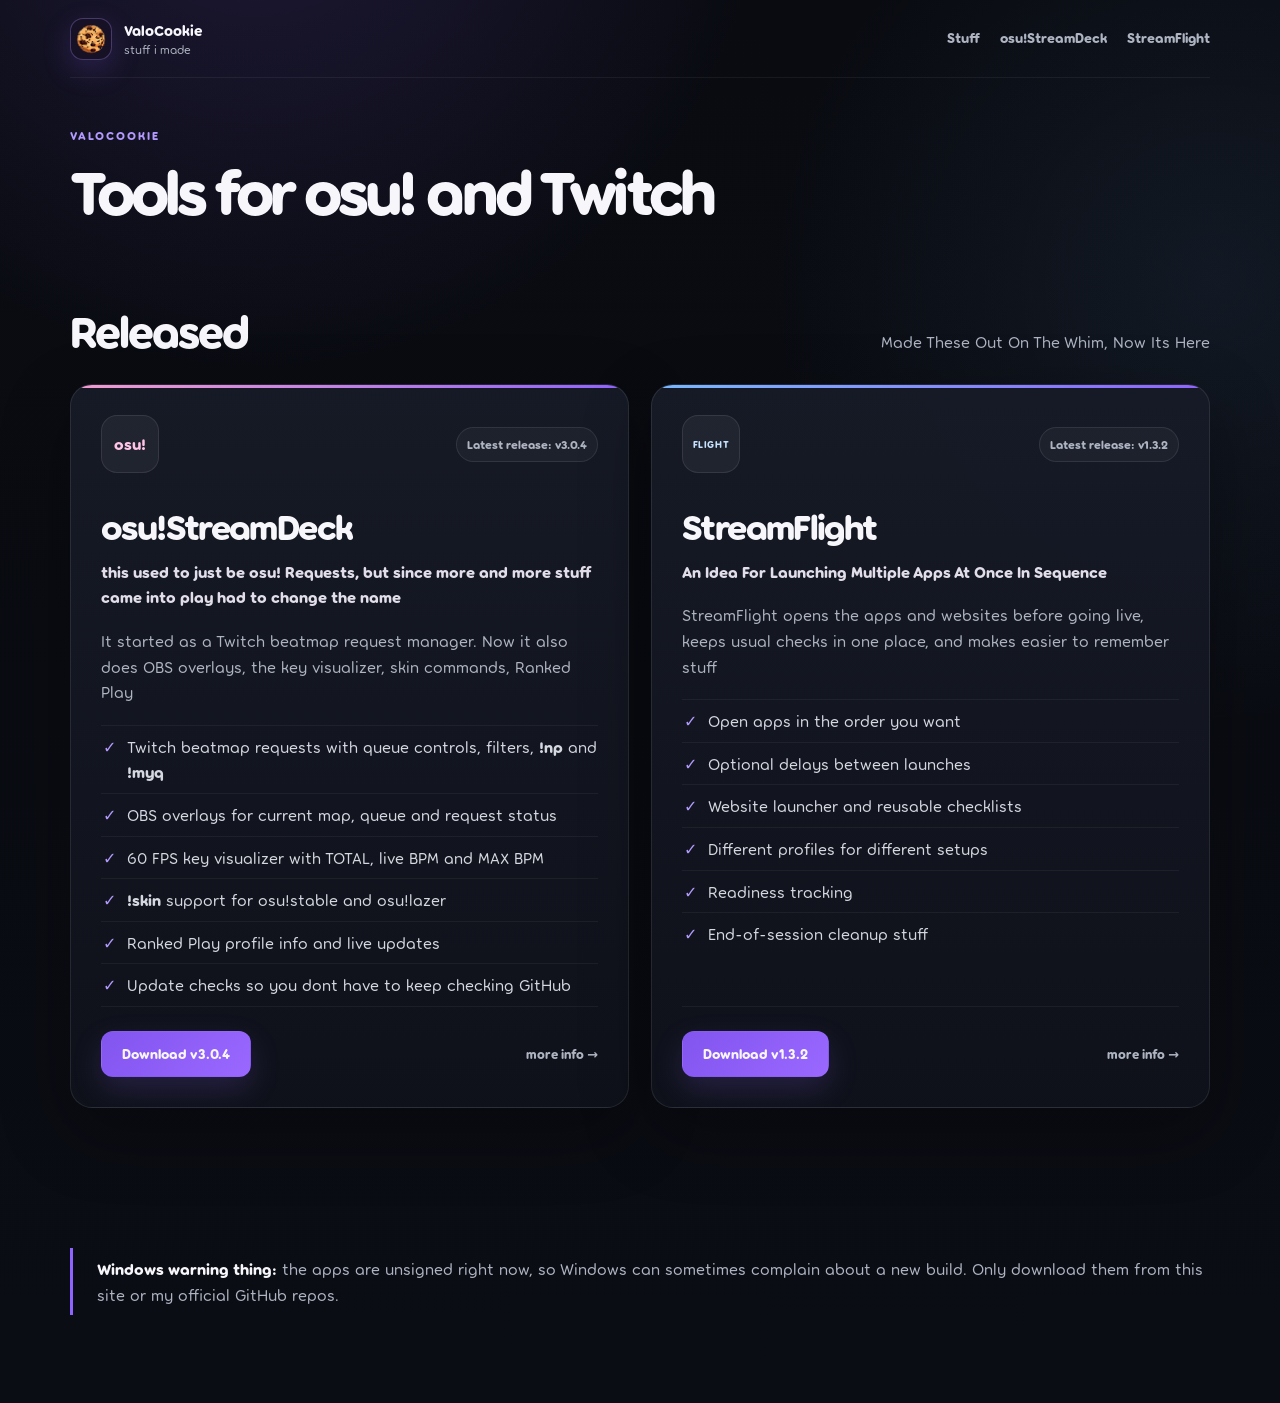
==== commit 1eda2638: "Update index.html" ====
--- a/index.html
+++ b/index.html
@@ -1,173 +1,171 @@
-<!doctype html>
-<html lang="en">
-<head>
-  <meta charset="utf-8">
-  <meta name="viewport" content="width=device-width, initial-scale=1">
-  <meta name="theme-color" content="#0b0d14">
-  <meta name="description" content="ValoCookie makes tools for osu! and Twitch, including osu!StreamDeck and StreamFlight.">
-  <meta name="robots" content="index,follow">
-  <link rel="canonical" href="https://valocookie.github.io/">
-
-  <meta property="og:title" content="ValoCookie">
-  <meta property="og:url" content="https://valocookie.github.io/">
-  <meta property="og:type" content="website">
-  <meta property="og:image" content="https://valocookie.github.io/assets/valocookie-banner.jpg">
-  <meta name="twitter:card" content="summary_large_image">
-
-  <link rel="icon" type="image/png" href="/assets/favicon-32.png?v=2">
-  <link rel="stylesheet" href="/styles.css?v=3.6-torus">
-
-  <style>
-    .brand-mark {
-      display: inline-flex;
-      align-items: center;
-      justify-content: center;
-      overflow: hidden;
-    }
-    .brand-mark img {
-      display: block;
-      width: 100%;
-      height: 100%;
-      object-fit: contain;
-      object-position: center;
-    }
-  </style>
-</head>
-
-<body>
-  <header class="site-header shell">
-    <a class="brand" href="/" aria-label="ValoCookie home">
-      <span class="brand-mark"><img src="/assets/valocookie-cookie-128.png" alt="ValoCookie"></span>
-      <span class="brand-copy">
-        <strong>ValoCookie</strong>
-        <small>stuff i made</small>
-      </span>
-    </a>
-
-    <nav aria-label="Main navigation">
-      <a href="#apps">Stuff</a>
-      <a href="/osu-requests/">osu!StreamDeck</a>
-      <a href="/streamflight/">StreamFlight</a>
-    </nav>
-  </header>
-
-  <main>
-    <section class="section shell" style="padding-top: 48px; padding-bottom: 24px;">
-      <div>
-        <div class="eyebrow">ValoCookie</div>
-        <h1 style="font-size: clamp(42px, 6vw, 64px); margin-bottom: 0;">Tools for osu! and Twitch</h1>
-      </div>
+<!doctype html>
+<html lang="en">
+<head>
+  <meta charset="utf-8">
+  <meta name="viewport" content="width=device-width, initial-scale=1">
+  <meta name="theme-color" content="#0b0d14">
+  <meta name="description" content="ValoCookie makes tools for osu! and Twitch, including osu!StreamDeck and StreamFlight.">
+  <meta name="robots" content="index,follow">
+  <link rel="canonical" href="https://valocookie.github.io/">
+
+  <meta property="og:title" content="ValoCookie">
+  <meta property="og:url" content="https://valocookie.github.io/">
+  <meta property="og:type" content="website">
+  <meta property="og:image" content="https://valocookie.github.io/assets/valocookie-banner.jpg">
+  <meta name="twitter:card" content="summary_large_image">
+
+  <link rel="icon" type="image/png" href="/assets/favicon-32.png?v=2">
+  <link rel="stylesheet" href="/styles.css?v=3.6-torus">
+
+  <style>
+    .brand-mark {
+      display: inline-flex;
+      align-items: center;
+      justify-content: center;
+      overflow: hidden;
+    }
+    .brand-mark img {
+      display: block;
+      width: 100%;
+      height: 100%;
+      object-fit: contain;
+      object-position: center;
+    }
+  </style>
+</head>
+
+<body>
+  <header class="site-header shell">
+    <a class="brand" href="/" aria-label="ValoCookie home">
+      <span class="brand-mark"><img src="/assets/valocookie-cookie-128.png" alt="ValoCookie"></span>
+      <span class="brand-copy">
+        <strong>ValoCookie</strong>
+        <small>stuff i made</small>
+      </span>
+    </a>
+
+    <nav aria-label="Main navigation">
+      <a href="#apps">Stuff</a>
+      <a href="/osu-requests/">osu!StreamDeck</a>
+      <a href="/streamflight/">StreamFlight</a>
+    </nav>
+  </header>
+
+  <main>
+    <section class="section shell" style="padding-top: 48px; padding-bottom: 24px;">
+      <div>
+        <div class="eyebrow">ValoCookie</div>
+        <h1 style="font-size: clamp(42px, 6vw, 64px); margin-bottom: 0;">Tools for osu! and Twitch</h1>
+      </div>
     </section>
-    <section class="section shell" id="apps">
-      <div class="section-head">
-        <div>
-          <h2>Released:</h2>
-        </div>
-
-        <p>
-          Made these because I needed them. Then I kept adding stuff.
-        </p>
-      </div>
-
-      <div class="product-grid">
-        <article class="product-card osu">
-          <div class="card-top">
-            <span class="product-icon">osu!</span>
-            <span class="release-chip" id="osu-status">Latest release</span>
-          </div>
-
-          <h3>osu!StreamDeck</h3>
-
-          <p class="tagline">
-            this used to just be osu! Requests. then i kept adding stuff, cuz people asked for features
-          </p>
-
-          <p class="description">
-            It started as a Twitch beatmap request manager.
-            Now it also does OBS overlays, the key visualizer, skin commands, Ranked Play stuff
-            and anything else later on ig per request.
-          </p>
-
-          <ul class="feature-list">
-            <li>Twitch beatmap requests with queue controls, filters, <strong>!np</strong> and <strong>!myq</strong></li>
-            <li>OBS overlays for current map, queue and request status</li>
-            <li>60 FPS key visualizer with TOTAL, live BPM and MAX BPM</li>
-            <li><strong>!skin</strong> support for osu!stable and osu!lazer</li>
-            <li>Ranked Play profile info and live updates</li>
-            <li>Update checks so you dont have to keep checking GitHub</li>
-          </ul>
-
-          <div class="card-actions">
-            <a
-              class="button button-primary"
-              id="osu-download"
-              href="https://github.com/ValoCookie/osu-Requests/releases"
-              target="_blank"
-              rel="noreferrer"
-            >
-              Download
-            </a>
-
-            <a class="text-link" href="/osu-requests/">
-              more info →
-            </a>
-          </div>
-        </article>
-
-        <article class="product-card flight">
-          <div class="card-top">
-            <span class="product-icon word-icon">FLIGHT</span>
-            <span class="release-chip" id="flight-status">Latest release</span>
-          </div>
-
-          <h3>StreamFlight</h3>
-
-          <p class="tagline">
-           I kept forgetting a lot of things before stream so this exists now.
-          </p>
-
-          <p class="description">
-            StreamFlight opens the apps and websites i use before going live,
-            keeps my usual checks in one place, and helps stop the whole
-            "oh right i forgot that" thing five minutes into stream.
-          </p>
-
-          <ul class="feature-list">
-            <li>Open apps in the order you want</li>
-            <li>Optional delays between launches</li>
-            <li>Website launcher and reusable checklists</li>
-            <li>Different profiles for different setups</li>
-            <li>Readiness tracking</li>
-            <li>End-of-session cleanup stuff</li>
-          </ul>
-
-          <div class="card-actions">
-            <a
-              class="button button-primary"
-              id="flight-download"
-              href="https://github.com/ValoCookie/streamflight/releases"
-              target="_blank"
-              rel="noreferrer"
-            >
-              Download
-            </a>
-
-            <a class="text-link" href="/streamflight/">
-              more info →
-            </a>
-          </div>
-        </article>
-      </div>
+    <section class="section shell" id="apps">
+      <div class="section-head">
+        <div>
+          <h2>Released</h2>
+        </div>
+
+        <p>
+          Made These Out On The Whim, Now Its Here
+        </p>
+      </div>
+
+      <div class="product-grid">
+        <article class="product-card osu">
+          <div class="card-top">
+            <span class="product-icon">osu!</span>
+            <span class="release-chip" id="osu-status">Latest release</span>
+          </div>
+
+          <h3>osu!StreamDeck</h3>
+
+          <p class="tagline">
+            this used to just be osu! Requests, but since more and more stuff came into play had to change the name
+          </p>
+
+          <p class="description">
+            It started as a Twitch beatmap request manager.
+            Now it also does OBS overlays, the key visualizer, skin commands, Ranked Play
+          </p>
+
+          <ul class="feature-list">
+            <li>Twitch beatmap requests with queue controls, filters, <strong>!np</strong> and <strong>!myq</strong></li>
+            <li>OBS overlays for current map, queue and request status</li>
+            <li>60 FPS key visualizer with TOTAL, live BPM and MAX BPM</li>
+            <li><strong>!skin</strong> support for osu!stable and osu!lazer</li>
+            <li>Ranked Play profile info and live updates</li>
+            <li>Update checks so you dont have to keep checking GitHub</li>
+          </ul>
+
+          <div class="card-actions">
+            <a
+              class="button button-primary"
+              id="osu-download"
+              href="https://github.com/ValoCookie/osu-Requests/releases"
+              target="_blank"
+              rel="noreferrer"
+            >
+              Download
+            </a>
+
+            <a class="text-link" href="/osu-requests/">
+              more info →
+            </a>
+          </div>
+        </article>
+
+        <article class="product-card flight">
+          <div class="card-top">
+            <span class="product-icon word-icon">FLIGHT</span>
+            <span class="release-chip" id="flight-status">Latest release</span>
+          </div>
+
+          <h3>StreamFlight</h3>
+
+          <p class="tagline">
+           An Idea For Launching Multiple Apps At Once In Sequence
+          </p>
+
+          <p class="description">
+            StreamFlight opens the apps and websites before going live,
+            keeps usual checks in one place, and makes easier to remember stuff
+          </p>
+
+          <ul class="feature-list">
+            <li>Open apps in the order you want</li>
+            <li>Optional delays between launches</li>
+            <li>Website launcher and reusable checklists</li>
+            <li>Different profiles for different setups</li>
+            <li>Readiness tracking</li>
+            <li>End-of-session cleanup stuff</li>
+          </ul>
+
+          <div class="card-actions">
+            <a
+              class="button button-primary"
+              id="flight-download"
+              href="https://github.com/ValoCookie/streamflight/releases"
+              target="_blank"
+              rel="noreferrer"
+            >
+              Download
+            </a>
+
+            <a class="text-link" href="/streamflight/">
+              more info →
+            </a>
+          </div>
+        </article>
+      </div>
     </section>
-    <section class="section shell compact-section">
-      <div class="notice">
-        <strong>Windows warning thing:</strong>
-        the apps are unsigned right now, so Windows can sometimes complain about a new build.
-        Only download them from this site or my official GitHub repos.
-      </div>
-    </section>
-  </main>
-
-  <script src="/script.js?v=3.4-auto-releases" defer></script>
-</body>
-</html>
+    <section class="section shell compact-section">
+      <div class="notice">
+        <strong>Windows warning thing:</strong>
+        the apps are unsigned right now, so Windows can sometimes complain about a new build.
+        Only download them from this site or my official GitHub repos.
+      </div>
+    </section>
+  </main>
+
+  <script src="/script.js?v=3.4-auto-releases" defer></script>
+</body>
+</html>
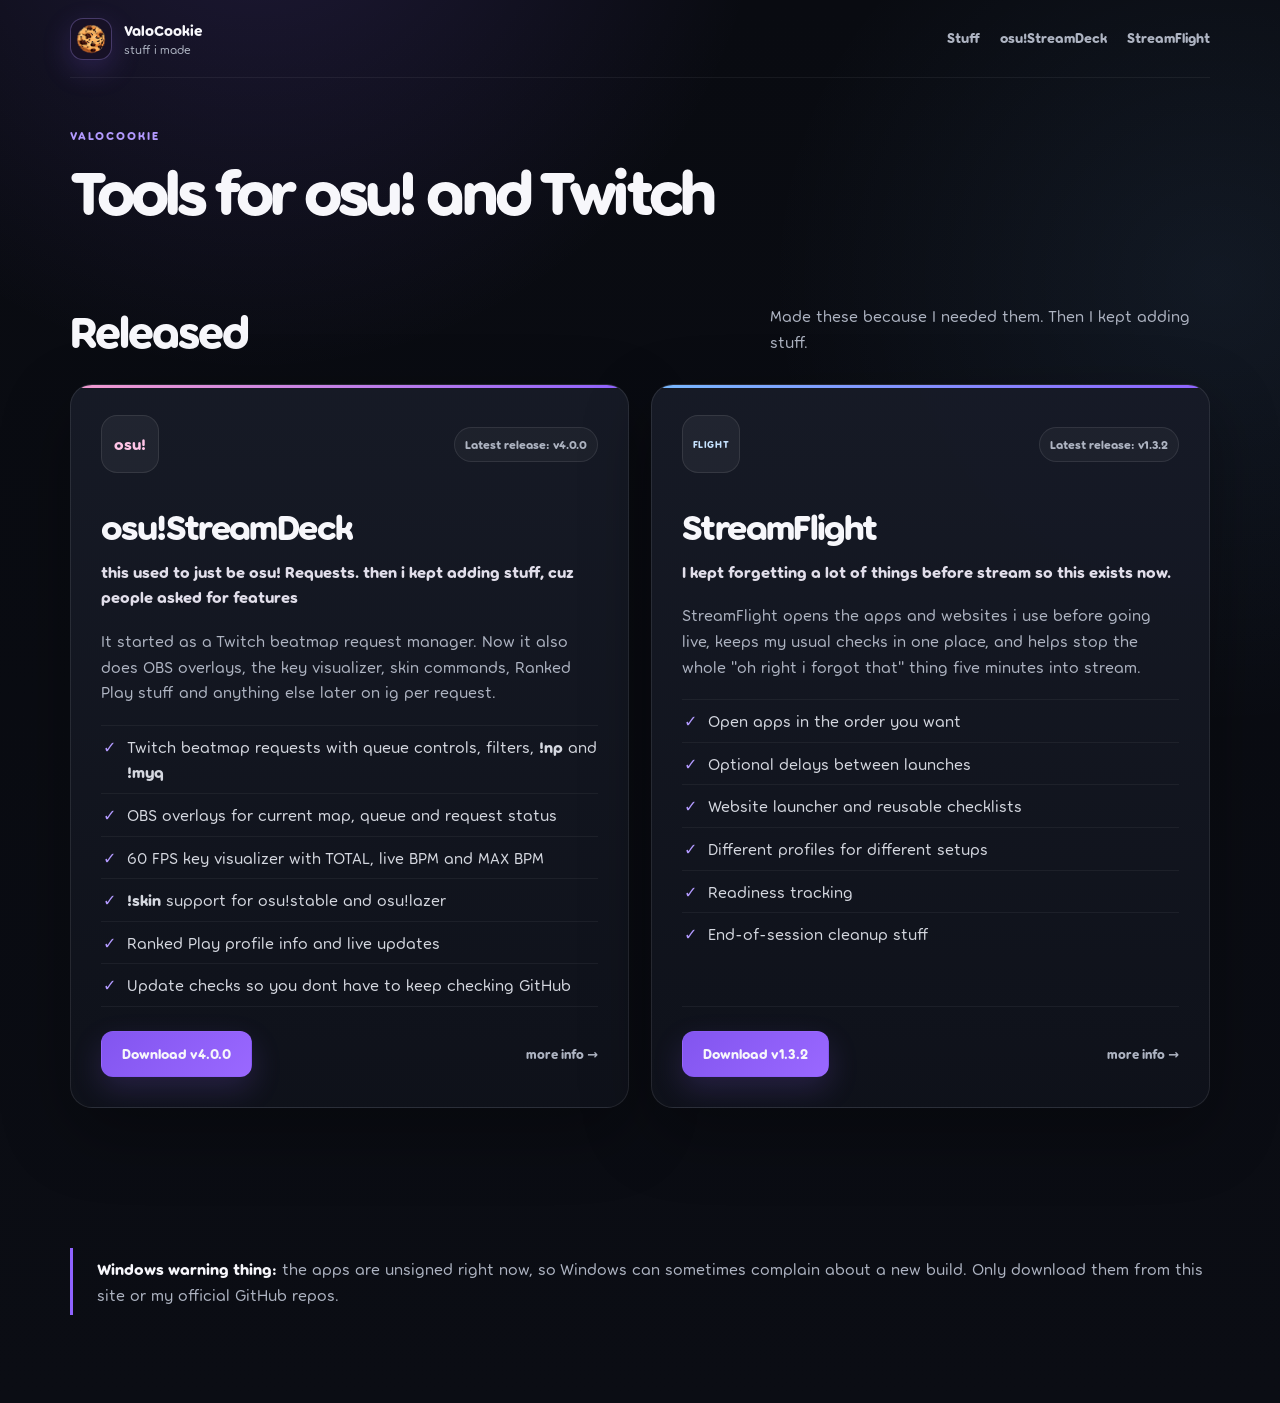
==== commit ec6022a0: "Add files via upload" ====
--- a/index.html
+++ b/index.html
@@ -1,171 +1,157 @@
-<!doctype html>
-<html lang="en">
-<head>
-  <meta charset="utf-8">
-  <meta name="viewport" content="width=device-width, initial-scale=1">
-  <meta name="theme-color" content="#0b0d14">
-  <meta name="description" content="ValoCookie makes tools for osu! and Twitch, including osu!StreamDeck and StreamFlight.">
-  <meta name="robots" content="index,follow">
-  <link rel="canonical" href="https://valocookie.github.io/">
-
-  <meta property="og:title" content="ValoCookie">
-  <meta property="og:url" content="https://valocookie.github.io/">
-  <meta property="og:type" content="website">
-  <meta property="og:image" content="https://valocookie.github.io/assets/valocookie-banner.jpg">
-  <meta name="twitter:card" content="summary_large_image">
-
-  <link rel="icon" type="image/png" href="/assets/favicon-32.png?v=2">
+<!doctype html>
+<html lang="en">
+<head>
+  <meta charset="utf-8">
+  <meta name="viewport" content="width=device-width, initial-scale=1">
+  <meta name="theme-color" content="#0b0d14">
+  <meta name="description" content="ValoCookie makes tools for osu! and Twitch, including osu!StreamDeck and StreamFlight.">
+  <meta name="robots" content="index,follow">
+  <link rel="canonical" href="https://valocookie.github.io/">
+
+  <meta property="og:title" content="ValoCookie">
+  <meta property="og:url" content="https://valocookie.github.io/">
+  <meta property="og:type" content="website">
+  <meta property="og:image" content="https://valocookie.github.io/assets/valocookie-banner.jpg">
+  <meta name="twitter:card" content="summary_large_image">
+
+  <link rel="icon" type="image/png" href="/assets/favicon-32.png?v=2">
   <link rel="stylesheet" href="/styles.css?v=3.6-torus">
-
-  <style>
-    .brand-mark {
-      display: inline-flex;
-      align-items: center;
-      justify-content: center;
-      overflow: hidden;
-    }
-    .brand-mark img {
-      display: block;
-      width: 100%;
-      height: 100%;
-      object-fit: contain;
-      object-position: center;
-    }
-  </style>
-</head>
-
-<body>
-  <header class="site-header shell">
-    <a class="brand" href="/" aria-label="ValoCookie home">
-      <span class="brand-mark"><img src="/assets/valocookie-cookie-128.png" alt="ValoCookie"></span>
-      <span class="brand-copy">
-        <strong>ValoCookie</strong>
-        <small>stuff i made</small>
-      </span>
-    </a>
-
-    <nav aria-label="Main navigation">
-      <a href="#apps">Stuff</a>
-      <a href="/osu-requests/">osu!StreamDeck</a>
-      <a href="/streamflight/">StreamFlight</a>
-    </nav>
-  </header>
-
-  <main>
-    <section class="section shell" style="padding-top: 48px; padding-bottom: 24px;">
-      <div>
-        <div class="eyebrow">ValoCookie</div>
-        <h1 style="font-size: clamp(42px, 6vw, 64px); margin-bottom: 0;">Tools for osu! and Twitch</h1>
-      </div>
+</head>
+
+<body>
+  <header class="site-header shell">
+    <a class="brand" href="/" aria-label="ValoCookie home">
+      <span class="brand-mark"><img src="/assets/valocookie-cookie-128.png" alt="ValoCookie"></span>
+      <span class="brand-copy">
+        <strong>ValoCookie</strong>
+        <small>stuff i made</small>
+      </span>
+    </a>
+
+    <nav aria-label="Main navigation">
+      <a href="#apps">Stuff</a>
+      <a href="/osu-requests/">osu!StreamDeck</a>
+      <a href="/streamflight/">StreamFlight</a>
+    </nav>
+  </header>
+
+  <main>
+    <section class="section shell home-intro">
+      <div>
+        <div class="eyebrow">ValoCookie</div>
+        <h1 class="home-title">Tools for osu! and Twitch</h1>
+      </div>
     </section>
-    <section class="section shell" id="apps">
-      <div class="section-head">
-        <div>
-          <h2>Released</h2>
-        </div>
-
-        <p>
-          Made These Out On The Whim, Now Its Here
-        </p>
-      </div>
-
-      <div class="product-grid">
-        <article class="product-card osu">
-          <div class="card-top">
-            <span class="product-icon">osu!</span>
-            <span class="release-chip" id="osu-status">Latest release</span>
-          </div>
-
-          <h3>osu!StreamDeck</h3>
-
-          <p class="tagline">
-            this used to just be osu! Requests, but since more and more stuff came into play had to change the name
-          </p>
-
-          <p class="description">
-            It started as a Twitch beatmap request manager.
-            Now it also does OBS overlays, the key visualizer, skin commands, Ranked Play
-          </p>
-
-          <ul class="feature-list">
-            <li>Twitch beatmap requests with queue controls, filters, <strong>!np</strong> and <strong>!myq</strong></li>
-            <li>OBS overlays for current map, queue and request status</li>
-            <li>60 FPS key visualizer with TOTAL, live BPM and MAX BPM</li>
-            <li><strong>!skin</strong> support for osu!stable and osu!lazer</li>
-            <li>Ranked Play profile info and live updates</li>
-            <li>Update checks so you dont have to keep checking GitHub</li>
-          </ul>
-
-          <div class="card-actions">
-            <a
-              class="button button-primary"
-              id="osu-download"
-              href="https://github.com/ValoCookie/osu-Requests/releases"
-              target="_blank"
-              rel="noreferrer"
-            >
-              Download
-            </a>
-
-            <a class="text-link" href="/osu-requests/">
-              more info →
-            </a>
-          </div>
-        </article>
-
-        <article class="product-card flight">
-          <div class="card-top">
-            <span class="product-icon word-icon">FLIGHT</span>
-            <span class="release-chip" id="flight-status">Latest release</span>
-          </div>
-
-          <h3>StreamFlight</h3>
-
-          <p class="tagline">
-           An Idea For Launching Multiple Apps At Once In Sequence
-          </p>
-
-          <p class="description">
-            StreamFlight opens the apps and websites before going live,
-            keeps usual checks in one place, and makes easier to remember stuff
-          </p>
-
-          <ul class="feature-list">
-            <li>Open apps in the order you want</li>
-            <li>Optional delays between launches</li>
-            <li>Website launcher and reusable checklists</li>
-            <li>Different profiles for different setups</li>
-            <li>Readiness tracking</li>
-            <li>End-of-session cleanup stuff</li>
-          </ul>
-
-          <div class="card-actions">
-            <a
-              class="button button-primary"
-              id="flight-download"
-              href="https://github.com/ValoCookie/streamflight/releases"
-              target="_blank"
-              rel="noreferrer"
-            >
-              Download
-            </a>
-
-            <a class="text-link" href="/streamflight/">
-              more info →
-            </a>
-          </div>
-        </article>
-      </div>
+    <section class="section shell" id="apps">
+      <div class="section-head">
+        <div>
+          <h2>Released</h2>
+        </div>
+
+        <p>
+          Made these because I needed them. Then I kept adding stuff.
+        </p>
+      </div>
+
+      <div class="product-grid">
+        <article class="product-card osu">
+          <div class="card-top">
+            <span class="product-icon">osu!</span>
+            <span class="release-chip" id="osu-status">Latest release</span>
+          </div>
+
+          <h3>osu!StreamDeck</h3>
+
+          <p class="tagline">
+            this used to just be osu! Requests. then i kept adding stuff, cuz people asked for features
+          </p>
+
+          <p class="description">
+            It started as a Twitch beatmap request manager.
+            Now it also does OBS overlays, the key visualizer, skin commands, Ranked Play stuff
+            and anything else later on ig per request.
+          </p>
+
+          <ul class="feature-list">
+            <li>Twitch beatmap requests with queue controls, filters, <strong>!np</strong> and <strong>!myq</strong></li>
+            <li>OBS overlays for current map, queue and request status</li>
+            <li>60 FPS key visualizer with TOTAL, live BPM and MAX BPM</li>
+            <li><strong>!skin</strong> support for osu!stable and osu!lazer</li>
+            <li>Ranked Play profile info and live updates</li>
+            <li>Update checks so you dont have to keep checking GitHub</li>
+          </ul>
+
+          <div class="card-actions">
+            <a
+              class="button button-primary"
+              id="osu-download"
+              href="https://github.com/ValoCookie/osu-Requests/releases"
+              target="_blank"
+              rel="noreferrer"
+            >
+              Download
+            </a>
+
+            <a class="text-link" href="/osu-requests/">
+              more info →
+            </a>
+          </div>
+        </article>
+
+        <article class="product-card flight">
+          <div class="card-top">
+            <span class="product-icon word-icon">FLIGHT</span>
+            <span class="release-chip" id="flight-status">Latest release</span>
+          </div>
+
+          <h3>StreamFlight</h3>
+
+          <p class="tagline">
+           I kept forgetting a lot of things before stream so this exists now.
+          </p>
+
+          <p class="description">
+            StreamFlight opens the apps and websites i use before going live,
+            keeps my usual checks in one place, and helps stop the whole
+            "oh right i forgot that" thing five minutes into stream.
+          </p>
+
+          <ul class="feature-list">
+            <li>Open apps in the order you want</li>
+            <li>Optional delays between launches</li>
+            <li>Website launcher and reusable checklists</li>
+            <li>Different profiles for different setups</li>
+            <li>Readiness tracking</li>
+            <li>End-of-session cleanup stuff</li>
+          </ul>
+
+          <div class="card-actions">
+            <a
+              class="button button-primary"
+              id="flight-download"
+              href="https://github.com/ValoCookie/streamflight/releases"
+              target="_blank"
+              rel="noreferrer"
+            >
+              Download
+            </a>
+
+            <a class="text-link" href="/streamflight/">
+              more info →
+            </a>
+          </div>
+        </article>
+      </div>
     </section>
-    <section class="section shell compact-section">
-      <div class="notice">
-        <strong>Windows warning thing:</strong>
-        the apps are unsigned right now, so Windows can sometimes complain about a new build.
-        Only download them from this site or my official GitHub repos.
-      </div>
-    </section>
-  </main>
-
-  <script src="/script.js?v=3.4-auto-releases" defer></script>
-</body>
-</html>
+    <section class="section shell compact-section">
+      <div class="notice">
+        <strong>Windows warning thing:</strong>
+        the apps are unsigned right now, so Windows can sometimes complain about a new build.
+        Only download them from this site or my official GitHub repos.
+      </div>
+    </section>
+  </main>
+
+  <script src="/script.js?v=3.4-auto-releases" defer></script>
+</body>
+</html>
--- a/styles.css
+++ b/styles.css
@@ -1,7 +1,6 @@
 @font-face { font-family: "Torus"; src: url("/assets/Torus-Regular.otf") format("opentype"); font-style: normal; font-weight: 400; font-display: swap; }
 @font-face { font-family: "Torus"; src: url("/assets/Torus-Bold.otf") format("opentype"); font-style: normal; font-weight: 700 950; font-display: swap; }
 
-/* ValoCookie Streamer Tools — site v3.3 */
 :root {
   --bg: #0b0d14;
   --panel: #121621;
@@ -144,7 +143,6 @@
   .brand-banner-logo { width:78px; height:78px; border-radius:21px; }
 }
 
-/* v2.5 ValoCookie brand identity */
 .brand-mark {
   overflow: hidden;
   padding: 0;
@@ -238,10 +236,8 @@
   .brand-hero-content { text-align: center; }
 }
 
-/* Compact product wordmarks. */
-.product-icon.word-icon{font-size:10px;letter-spacing:.06em;min-width:58px;padding:0 8px}
-.app-badge .giant.wordmark{font-size:clamp(36px,5vw,62px);letter-spacing:-.04em}
-/* ValoCookie Setup card */
+.product-icon.word-icon { font-size: 10px; letter-spacing: .06em; min-width: 58px; padding: 0 8px; }
+.app-badge .giant.wordmark { font-size: clamp(36px, 5vw, 62px); letter-spacing: -.04em; }
 .installer-section { padding-top: 12px; padding-bottom: 26px; }
 .installer-card {
   position: relative;
@@ -274,3 +270,7 @@
 .installer-actions .text-link { text-align: center; }
 @media (max-width: 860px) { .installer-card { grid-template-columns: 1fr; gap: 22px; } .installer-actions { min-width: 0; } }
 
+
+.home-intro { padding-top: 48px; padding-bottom: 24px; }
+.home-title { margin-bottom: 0; font-size: clamp(42px, 6vw, 64px); }
+.wide-copy { max-width: 850px; }
